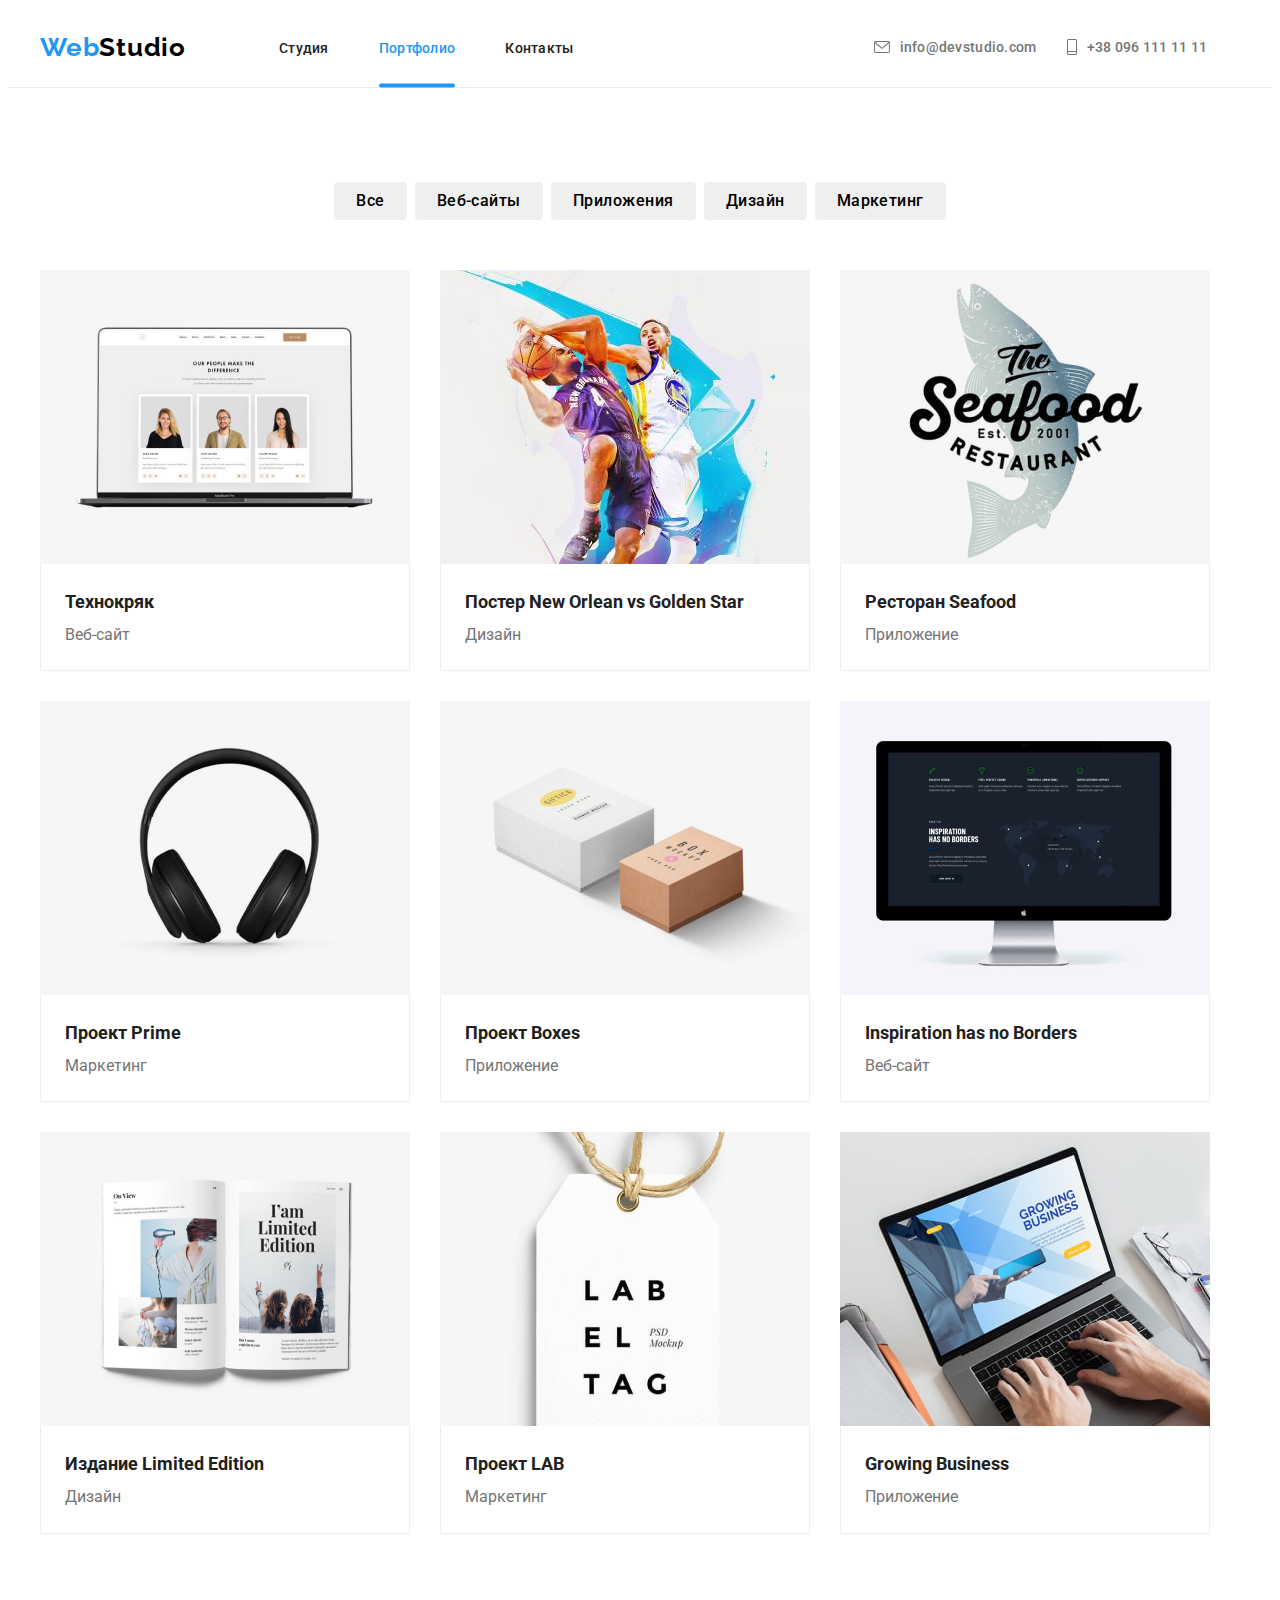
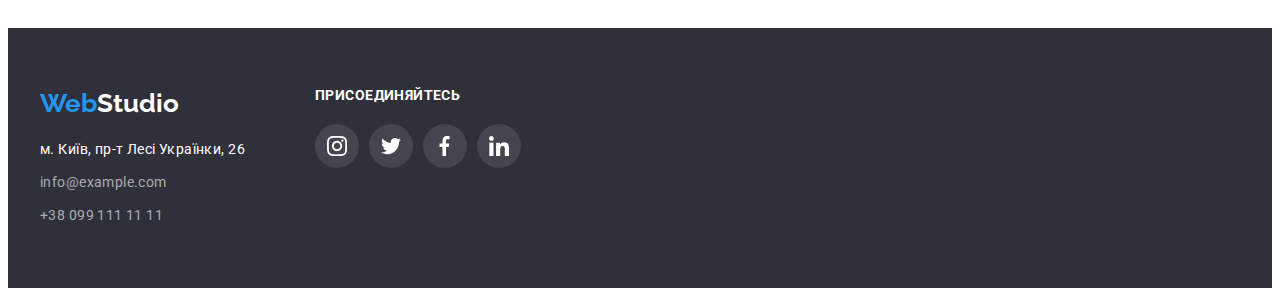
==== portfolio.html @ 76b51431 "home work 6" ====
<!DOCTYPE html>
<html lang="ru">
  <head>
    <meta charset="UTF-8" />
    <meta http-equiv="X-UA-Compatible" content="IE=edge" />
    <meta name="viewport" content="width=device-width, initial-scale=1.0" />
    <link
      href="https://fonts.googleapis.com/css2?family=Raleway:wght@700&family=Roboto:wght@400;500;700;900&display=swap"
      rel="stylesheet"
    />
    <link
      rel="stylesheet"
      href="https://cdnjs.cloudflare.com/ajax/libs/modern-normalize/1.1.0/modern-normalize.min.css"
      integrity="sha512-wpPYUAdjBVSE4KJnH1VR1HeZfpl1ub8YT/NKx4PuQ5NmX2tKuGu6U/JRp5y+Y8XG2tV+wKQpNHVUX03MfMFn9Q=="
      crossorigin="anonymous"
      referrerpolicy="no-referrer"
    />
    <link rel="stylesheet" href="./сss/styles.css" />
    <title>Portfolio</title>
  </head>
  <body>
    <!--header-->
    <header class="head">
      <div class="container header">
        <a href="./index.html" class="logo"><span>Web</span>Studio</a>
        <nav>
          <ul class="site-nav">
            <li class="item"><a class="link" href="./index.html">Студия</a></li>
            <li class="item"><a class="link current" href="./portfolio.html">Портфолио</a></li>
            <li class="item"><a class="link" href="">Контакты</a></li>
          </ul>
        </nav>
        <ul class="adress-header">
          <li class="item">
            <a class="adress-link" href="meilto:info@devstudio.com">
              <svg class="icon" width="16" height="12">
                <use href="./imges/symbol-defs.svg#icon-post"></use>
              </svg>
              info@devstudio.com</a
            >
          </li>

          <li class="item">
            <a class="adress-link" href="tel:+380961111111"
              ><svg class="icon" width="10" height="16">
                <use href="./imges/symbol-defs.svg#icon-phone"></use></svg
              >+38 096 111 11 11</a
            >
          </li>
        </ul>
      </div>
    </header>
    <!-- unique  -->
    <main>
      <section class="section-ng">
        <div class="container">
          <h1 class="visually-hidden">Портфолио</h1>
          <!-- navigation -->
          <ul class="but">
            <li class="item"><button class="list" type="button">Все</button></li>
            <li class="item"><button class="list" type="button">Веб-сайты</button></li>
            <li class="item"><button class="list" type="button">Приложения</button></li>
            <li class="item"><button class="list" type="button">Дизайн</button></li>
            <li class="item"><button class="list" type="button">Маркетинг</button></li>
          </ul>
          <!-- gallery -->
          <ul class="gallery">
            <li class="list">
              <a href="#" >
              <div class="link"><img src="./imges/imgp1.jpg" alt="проект-1" width="370" />
              <p class="link-text">Ресурс предлагает комплексные предложения с 
                разным уровнем функционала и сервисов. 
                Все это позволит посетителю получить 
                исчерпывающие сведения о компании или 
                частном лице.</p></div>
              <div class="border">
                <h2 class="title">Технокряк</h2>
                <p class="text">Веб-сайт</p>
              </div>
            </a>
            </li>
            <li class="list">
              <a href="#" ><div class="link"><img src="./imges/imgp2.jpg" alt="проект-2" width="370" /><p class="link-text">Ресурс предлагает комплексные предложения с 
                разным уровнем функционала и сервисов. 
                Все это позволит посетителю получить 
                исчерпывающие сведения о компании или 
                частном лице.</p></div>
              <div class="border">
                <h2 class="title">Постер New Orlean vs Golden Star</h2>
                <p class="text">Дизайн</p>
              </div>
              </a>
            </li>
            <li class="list">
              <a href="#" ><div class="link"><img src="./imges/imgp3.jpg" alt="проект-3" width="370" /><p class="link-text">Ресурс предлагает комплексные предложения с 
                разным уровнем функционала и сервисов. 
                Все это позволит посетителю получить 
                исчерпывающие сведения о компании или 
                частном лице.</p></div>
              <div class="border">
                <h2 class="title">Ресторан Seafood</h2>
                <p class="text">Приложение</p>
              </div>
              </a>
            </li>
            <li class="list">
             <a href="#" ><div class="link"><img src="./imges/imgp4.jpg" alt="проект-4" width="370" /><p class="link-text">Ресурс предлагает комплексные предложения с 
                разным уровнем функционала и сервисов. 
                Все это позволит посетителю получить 
                исчерпывающие сведения о компании или 
                частном лице.</p></div>
              <div class="border">
                <h2 class="title">Проект Prime</h2>
                <p class="text">Маркетинг</p>
              </div>
             </a>
            </li>
            <li class="list">
              <a href="#" ><div class="link"><img src="./imges/imgp5.jpg" alt="проект-5" width="370" /><p class="link-text">Ресурс предлагает комплексные предложения с 
                разным уровнем функционала и сервисов. 
                Все это позволит посетителю получить 
                исчерпывающие сведения о компании или 
                частном лице.</p></div>
              <div class="border">
                <h2 class="title">Проект Boxes</h2>
                <p class="text">Приложение</p>
              </div>
            </a>
            </li>
            <li class="list">
              <a href="#" ><div class="link"><img src="./imges/imgp6.jpg" alt="проект-6" width="370" /><p class="link-text">Ресурс предлагает комплексные предложения с 
                разным уровнем функционала и сервисов. 
                Все это позволит посетителю получить 
                исчерпывающие сведения о компании или 
                частном лице.</p></div>
              <div class="border">
                <h2 class="title">Inspiration has no Borders</h2>
                <p class="text">Веб-сайт</p>
              </div>
             </a>
            </li>
            <li class="list">
              <a href="#" >
                <div class="link"><img src="./imges/imgp7.jpg" alt="проект-7" width="370" /><p class="link-text">Ресурс предлагает комплексные предложения с 
                разным уровнем функционала и сервисов. 
                Все это позволит посетителю получить 
                исчерпывающие сведения о компании или 
                частном лице.</p></div>
              <div class="border">
                <h2 class="title">Издание Limited Edition</h2>
                <p class="text">Дизайн</p>
              </div>
            </a>
            </li>
            <li class="list">
              
              <a href="#" ><div class="link"><img src="./imges/imgp8.jpg" alt="проект-8" width="370" /><p class="link-text">Ресурс предлагает комплексные предложения с 
                разным уровнем функционала и сервисов. 
                Все это позволит посетителю получить 
                исчерпывающие сведения о компании или 
                частном лице.</p>
            </div>
              <div class="border">
                <h2 class="title">Проект LAB</h2>
                <p class="text">Маркетинг</p>
              </div>
            </a>
            </li>
            <li class="list">
              <a href="#" ><div class="link"><img src="./imges/imgp9.jpg" alt="проект-9" width="370" /><p class="link-text">Ресурс предлагает комплексные предложения с 
                разным уровнем функционала и сервисов. 
                Все это позволит посетителю получить 
                исчерпывающие сведения о компании или 
                частном лице.</p></div>
              <div class="border">
                <h2 class="title">Growing Business</h2>
                <p class="text">Приложение</p>
              </div>
            </a>
            </li>
          </ul>
        </div>
      </section>
    </main>
    <!--footer-->
    <footer class="footer" >
    
      <div class="container social-right">
       
       <div class="right">
        <a class="logo-footer" href="./index.html">Web<span class="logo-width">Studio</span></a>
          <address>
            <ul class="adress">
              <li class="item">
                <a
                  class="maps"
                  href="https://goo.gl/maps/7KF9bq7pgSn1SmcG7"
                  target="_blank"
                  rel="noopener noreferrer"
                  >м. Київ, пр-т Лесі Українки, 26</a
                >
              </li>
              <li class="item">
                <a class="mail" href="mailto:info@example.com">info@example.com</a>
              </li>
              <li class="item"><a class="tel" href="tel:+380991111111">+38 099 111 11 11</a></li>
            </ul>
          </address>
       </div>
       <div class="social">
          <h2 class="social-title">присоединяйтесь</h2>
          <ul class="social-item">
            <li class="social-list">
              <a class="social-link" href="#"
                ><svg class="social-icon" width="20" height="20"><use href="./imges/symbol-defs.svg#icon-instagram"></use>></use></svg
              ></a>
            </li>
            <li class="social-list">
              <a class="social-link" href="#"
                ><svg class="social-icon" width="20" height="20"><use href="./imges/symbol-defs.svg#icon-twitter-footer"></use>></use></svg
              ></a>
            </li>
            <li class="social-list">
              <a class="social-link" href="#"
                ><svg class="social-icon" width="20" height="20"><use href="./imges/symbol-defs.svg#icon-facebook-footer"></use>></use></svg
              ></a>
            </li>
            <li class="social-list">
              <a class="social-link" href="#"
                ><svg class="social-icon" width="20" height="20"><use href="./imges/symbol-defs.svg#icon-linkedin-footer"></use>></use></svg
              ></a>
            </li>
          </ul>
        </div>
      </div>
    
    </footer>
  </body>
</html>
---- сss/styles.css ----
:root {
  --primary-text-color: #757575;
  --title-text-color: #000000;
  --acsent-color: #2196f3;
  --link-color: #212121;
  --ptimari-bg-color: #ffffff;
  --border-color: #ececec;
  --timing-function: cubic-bezier(0.4, 0, 0.2, 1);
}

body {
  font-family: 'Roboto', sans-serif;
  background: var(--ptimari-bg-color);
}
img {
  margin: 0;
}
ul {
  margin: 0;
  padding: 0;
  list-style: none;
}
h1,
h2,
h3,
h4,
h5,
h6 {
  margin: 0;
  padding: 0;
}
p {
  margin: 0;
  padding: 0;
}
.backdrop {
  position: fixed;
  width: 100%;
  height: 100%;
  background-color: rgba(0, 0, 0, 0.2);
  opacity: 1;
  transition: opacity 250ms var(--timing-function);
}
.backdrop.is-hidden {
  opacity: 0;
  pointer-events: none;
  visibility: hidden;
}
.backdrop.is-hidden .modal {
  transform: translate(-50%, -50%) scale(0.9);
}
.modal {
  position: absolute;
  top: 50%;
  left: 50%;
  transform: translate(-50%, -50%) scale(1);
  transition: transform 250ms var(--timing-function);
  width: 528px;
  height: 581px;
  background-color: #ffffff;
  border-radius: 4px;
  box-shadow: 0px 1px 3px rgba(0, 0, 0, 0.12), 0px 1px 1px rgba(0, 0, 0, 0.14),
    0px 2px 1px rgba(0, 0, 0, 0.2);
}

.modal-b {
  margin-left: 490px;
  margin-top: 8px;
  width: 30px;
  height: 30px;
  border: #cfcfcf;
  border-radius: 50%;
  background: #ffffff;
  border: 1px solid rgba(0, 0, 0, 0.1);
  box-shadow: 0px 1px 3px rgba(0, 0, 0, 0.12), 0px 1px 1px rgba(0, 0, 0, 0.14),
    0px 2px 1px rgba(0, 0, 0, 0.2);
}

/* size all content */
.container {
  width: 1200px;
  margin: auto;
  padding: 0 15px 0 15px;
}

/* visibility */
.visually-hidden {
  position: absolute;
  width: 1px;
  height: 1px;
  margin: -1px;
  border: 0;
  padding: 0;

  white-space: nowrap;
  clip-path: inset(100%);
  clip: rect(0 0 0 0);
  overflow: hidden;
}

/* header */
.head {
  padding-top: 24px;
  padding-bottom: 24px;
  border-bottom: 1px solid var(--border-color);
}
.container.header {
  display: flex;
  align-items: center;
}
/* logo */
.logo {
  font-family: 'Raleway';
  font-weight: 700;
  margin-left: 0;
  margin-right: 93px;
  font-size: 26px;
  line-height: 1.19;
  letter-spacing: 0.03em;
  color: var(--title-text-color);
  text-decoration: none;
}
.logo > span {
  color: #2196f3;
}
/* site nav */
.site-nav {
  display: flex;
  padding-left: 0;
}
.site-nav .item {
  margin-right: 50px;
}
.site-nav .item:last-child {
  margin-right: 300px;
}
.site-nav .link {
  position: relative;
  font-weight: 500;
  font-size: 14px;
  letter-spacing: 0.02em;
  text-decoration: none;
  color: var(--link-color);
  transition: 250ms var(--timing-function);
}
.site-nav .link:hover {
  color: var(--acsent-color);
}

.site-nav .link:focus {
  color: var(--acsent-color);
}
.link.current {
  position: relative;
  color: #2196f3;
  font-weight: 500;
  font-size: 14px;
  letter-spacing: 0.02em;
  text-decoration: none;
  border: #000000;
}
.link.current:after {
  content: '';
  position: absolute;
  bottom: 0;
  display: block;
  width: 100%;
  height: 4px;
  border-radius: 2px;
  background-color: #2196f3;
  transform: translateY(31.5px);
  /* opacity:0; */
  /* transition: opacity 250ms cubic-bezier(0.4, 0, 0.2, 1); */
}
/* .site-nav .link:hover::after {
  opacity: 1;
} */

/* adress-head */
.adress-header {
  display: flex;
  vertical-align: middle;
  padding: 0;
}
.adress-link {
  display: flex;
  align-items: center;
}
.adress-header .icon {
  margin-right: 10px;
  fill: #757575;
  transition: 250ms var(--timing-function);
}
.adress-link:hover .icon {
  fill: #2196f3;
}
.adress-link:focus .icon {
  fill: #2196f3;
}
.adress-header .item {
  margin-right: 30px;
}
.adress-header .item:last-child {
  margin-right: 0;
}
.adress-header .adress-link {
  font-weight: 500;
  font-size: 14px;
  letter-spacing: 0.02em;
  text-decoration: none;
  color: #757575;
  transition: 250ms var(--timing-function);
}
.adress-header .adress-link:hover,
.adress-header .adress-link:focus {
  color: var(--acsent-color);
}

/* hero */
.hero {
  display: block;
  max-width: 1600px;
  margin: 0 auto;
  padding-top: 200px;
  padding-bottom: 200px;
  text-align: center;
  align-items: center;
  background-image: linear-gradient(to right, rgba(47, 48, 58, 0.4), rgba(47, 48, 58, 0.4)),
    url('../imges/hero.jpg');
  background-color: #2f303a;
  background-repeat: no-repeat;
  background-position: center;
}
.hero-title {
  padding-bottom: 30px;
  font-weight: 900;
  font-size: 44px;
  line-height: 1.36;

  letter-spacing: 0.06em;
  text-transform: uppercase;
  color: var(--ptimari-bg-color);
}

.hero .button {
  padding: 10px 32px 10px 32px;
  font-family: inherit;
  font-weight: 700;
  font-size: 16px;
  line-height: 1.87;
  cursor: pointer;
  letter-spacing: 0.06em;
  background-color: #2196f3;
  box-shadow: 0px 4px 4px rgba(0, 0, 0, 0.15);
  border: transparent;
  border-radius: 4px;
  color: var(--ptimari-bg-color);
}
/* peculiarities */
.skill-description {
  padding-top: 94px;
  padding-bottom: 94px;
}
.peculiarities {
  padding: 0;
  display: flex;
}
.icon-block {
  margin-bottom: 30px;
  background-color: #f5f4fa;
  height: 120px;
  width: 270px;
  margin-right: 30px;
}

.peculiarities .item:last-child {
  padding-right: 0;
}
.peculiarities-list {
  width: 270px;
  padding-bottom: 10px;
  font-weight: 700;
  font-size: 14px;
  line-height: 1.14;
  letter-spacing: 0.03em;
  text-transform: uppercase;
  color: var(--link-color);
}
.peculiarities-text {
  width: 270px;
  font-weight: 400;
  font-size: 14px;
  line-height: 1.71;
  letter-spacing: 0.03em;
  color: #757575;
}
.peculiarities-icon {
  display: block;
  width: 270px;
  height: 120px;
  background-color: #f5f4fa;
  padding: 25px 100px;
}
/* work tips */
.work-tips {
  padding-bottom: 94px;
}
.work {
  padding: 0;
  display: flex;
}
.work .img {
  padding-right: 30px;
}
.work .img:last-child {
  padding-right: 0;
}
.work-list {
  margin-bottom: 50px;
  font-weight: 700;
  font-size: 36px;
  line-height: 1.17;
  text-align: center;
  letter-spacing: 0.03em;
  color: var(--link-color);
}
.work .img {
  position: relative;
}
.work .img-text {
  position: absolute;
  bottom: 0;
  right: 0;
  left: 0;
  width: 370px;
  height: 70px;
  padding-top: 27px;
  font-family: 'Roboto';
  font-style: normal;
  font-weight: 700;
  font-size: 14px;
  line-height: 16px;
  text-align: center;

  letter-spacing: 0.03em;
  text-transform: uppercase;
  color: #ffffff;
  background: rgba(47, 48, 58, 0.8);
}

/*team*/
.teams {
  padding-top: 94px;
  padding-bottom: 94px;
  background-color: #f5f4fa;
}
.team {
  padding: 0;
  display: flex;
}
.teams-ul {
  gap: 10px;
}
.team .item {
  margin-right: 30px;
  text-align: center;
  border-bottom-left-radius: 4px;
  border-bottom-right-radius: 4px;
  background-color: var(--ptimari-bg-color);
  box-shadow: 0px 1px 3px rgba(0, 0, 0, 0.12), 0px 1px 1px rgba(0, 0, 0, 0.14),
    0px 2px 1px rgba(0, 0, 0, 0.2);
}
.team .item:last-child {
  margin-right: 0;
}
.team-list {
  text-align: center;
  margin-bottom: 50px;
  font-style: normal;
  font-weight: 700;
  font-size: 36px;
  line-height: 1.17;
  letter-spacing: 0.03em;
  color: var(--link-color);
}
.name-p {
  padding-top: 30px;
  padding-bottom: 30px;
}
.team-name {
  font-weight: 500;
  font-size: 16px;
  line-height: 1.19;
  letter-spacing: 0.03em;
  color: var(--link-color);
}
.proffession {
  margin-bottom: 16px;
  padding-top: 10px;
  font-weight: 400;
  font-size: 16px;
  line-height: 1.19;
  letter-spacing: 0.03em;
  color: var(--primary-text-color);
}

.teams-ul {
  display: flex;
  justify-content: center;
}
.team .item {
  width: 270px;
}
.teams-item .teams-link {
  display: flex;
  width: 44px;
  height: 44px;
  align-items: center;
  justify-content: center;
  border-radius: 50%;
  transition: 250ms var(--timing-function);
}
.teams-icon {
  fill: #afb1b8;
  transition: 250ms var(--timing-function);
}
.teams-link:hover .teams-icon {
  fill: var(--ptimari-bg-color);
}
.teams-link:hover {
  background-color: var(--acsent-color);
}
.teams-link:focus .teams-icon {
  fill: var(--ptimari-bg-color);
}
.teams-link:focus {
  background-color: var(--acsent-color);
}
/*------------------- regular customers---------------*/
.customers {
  display: block;
  padding-top: 94px;
  padding-bottom: 94px;
}
.customers-title {
  font-family: 'Roboto';
  font-style: normal;
  font-weight: 700;
  margin-bottom: 50px;
  font-size: 36px;
  line-height: 1.16;
  text-align: center;
  letter-spacing: 0.03em;
  color: #212121;
}
.customers-item {
  display: flex;
  justify-content: center;
}
.customers-list {
  margin-right: 30px;
}
.customers-link {
  display: flex;
  width: 170px;
  height: 92px;
  align-items: center;
  justify-content: center;
  border: 1px solid #afb1b8;
  border-radius: 4px;
  outline: none;
  transition: 250ms var(--timing-function);
}
.customers-icon {
  fill: #afb1b8;
  transition: 250ms var(--timing-function);
}
.customers-link:hover .customers-icon {
  fill: #2196f3;
}
.customers-link:focus .customers-icon {
  fill: #2196f3;
}
.customers-link:focus {
  border-color: #2196f3;
}

.customers-link:hover {
  border-color: #2196f3;
}

/* ------------------footer--------------------*/
.footer {
  padding-top: 60px;
  padding-bottom: 60px;
  background-color: #2f303a;
}

.adress {
  padding: 0;
}
.adress .item {
  margin-bottom: 9px;
}
.adress .item:last-child {
  margin-bottom: 0;
}

.logo-footer {
  display: block;
  margin-bottom: 20px;
  font-family: 'Raleway';
  font-weight: 700;
  font-size: 26px;
  color: var(--acsent-color);
  text-decoration: none;
}
.logo-footer span {
  color: var(--ptimari-bg-color);
}
.maps {
  font-style: normal;
  font-weight: 400;
  font-size: 14px;
  line-height: 1.71;
  letter-spacing: 0.03em;
  text-decoration: none;
  color: var(--ptimari-bg-color);
  transition: 250ms var(--timing-function);
}

.adress .mail {
  font-style: normal;
  font-weight: 400;
  font-size: 14px;
  line-height: 1.71;
  letter-spacing: 0.03em;
  text-decoration: none;
  color: rgba(255, 255, 255, 0.6);
  transition: 250ms var(--timing-function);
}
.adress .tel {
  font-style: normal;
  font-weight: 400;
  font-size: 14px;
  line-height: 1.71;
  letter-spacing: 0.03em;
  text-decoration: none;
  color: rgba(255, 255, 255, 0.6);
  transition: 250ms var(--timing-function);
}
.adress .maps:hover,
.adress .maps:focus {
  color: #2196f3;
}
.adress .mail:hover,
.adress .mail:focus {
  color: #2196f3;
}
.adress .tel:hover,
.adress .tel:focus {
  color: #2196f3;
}

.social-title {
  font-family: 'Roboto';
  font-style: normal;
  padding-bottom: 20px;
  font-weight: 700;
  font-size: 14px;
  line-height: 1.14;
  letter-spacing: 0.03em;
  text-transform: uppercase;
  color: #ffffff;
}
.social-right {
  display: flex;
}
.social-item {
  display: flex;
  justify-content: space-between;
}
.social {
  margin-left: 70px;
  width: 206px;
  height: 80px;
}
.social-list {
  display: flex;
}
.social-link {
  display: flex;
  justify-content: center;
  align-items: center;
  width: 44px;
  height: 44px;
  border-radius: 50%;
  background-color: rgba(255, 255, 255, 0.1);
  transition: 250ms var(--timing-function);
}

.social-icon {
  fill: #ffffff;
  transition: 250ms var(--timing-function);
}
.social-icon:hover,
.social-icon:focus {
  fill: #ffffff;
}
.social-link:hover,
.social-link:focus {
  background-color: #2196f3;
}

/*button*/
.section-ng {
  padding-top: 94px;
  padding-bottom: 94px;
  cursor: pointer;
}
.but {
  margin-bottom: 50px;
  display: flex;
  justify-content: center;
}
.but .item {
  margin-right: 8px;
}
.but .item:last-child {
  margin-right: 0;
}
.but .list {
  padding: 6px 22px 6px 22px;
  font-family: inherit;
  font-weight: 500;
  font-size: 16px;
  line-height: 1.6;
  letter-spacing: 0.03em;
  border: transparent;
  border-radius: 4px;
  transition: 250ms var(--timing-function);
}
.but .list:hover {
  background-color: #2196f3;
  cursor: pointer;
  box-shadow: 0px 3px 1px rgba(0, 0, 0, 0.1), 0px 1px 2px rgba(0, 0, 0, 0.08),
    0px 2px 2px rgba(0, 0, 0, 0.12);
}

.but .list:hover {
  color: #ffffff;
}
.but .list:focus {
  background-color: #2196f3;
}
.but .list:focus {
  color: #ffffff;
}
/* gallery */
img {
  display: block;
}
.gallery {
  display: flex;
  flex-wrap: wrap;
  padding: 0;
}
.gallery a {
  text-decoration: none;
}
.gallery .list {
  margin-right: 30px;
  margin-bottom: 30px;
}
.gallery .link {
  overflow: hidden;
  position: relative;
}

.link-text {
  position: absolute;
  top: 0;
  left: 0;
  font-family: 'Roboto';
  font-style: normal;
  font-weight: 400;
  font-size: 18px;
  line-height: 1.56;
  letter-spacing: 0.03em;
  color: #ffffff;
  min-height: 294px;
  padding: 63px 24px;
  background-color: rgba(33, 150, 243, 0.9);
  transform: translateY(100%);
  transition: 250ms var(--timing-function);
}
.list:hover .link-text {
  transform: translateY(0%);
}

.gallery .list:hover {
  box-shadow: 0px 4px 4px rgba(0, 0, 0, 0.25);
}
.gallery .border {
  margin: 0;
  padding: 20px 24px;
  border-left: 1px solid #eeeeee;
  border-right: 1px solid #eeeeee;
  border-bottom: 1px solid #eeeeee;
}
.gallery .list:nth-child(3n) {
  margin-right: 0;
}
.gallery .list:nth-child(n + 7) {
  margin-bottom: 0;
  padding-bottom: 0;
}
.gallery .title {
  font-family: 'Roboto';
  font-style: 700;
  font-size: 18px;
  line-height: 2;
  color: #212121;
}
.gallery .text {
  font-family: 'Roboto';
  font-weight: 400;
  font-size: 16px;
  line-height: 1.9;
  color: #757575;
}
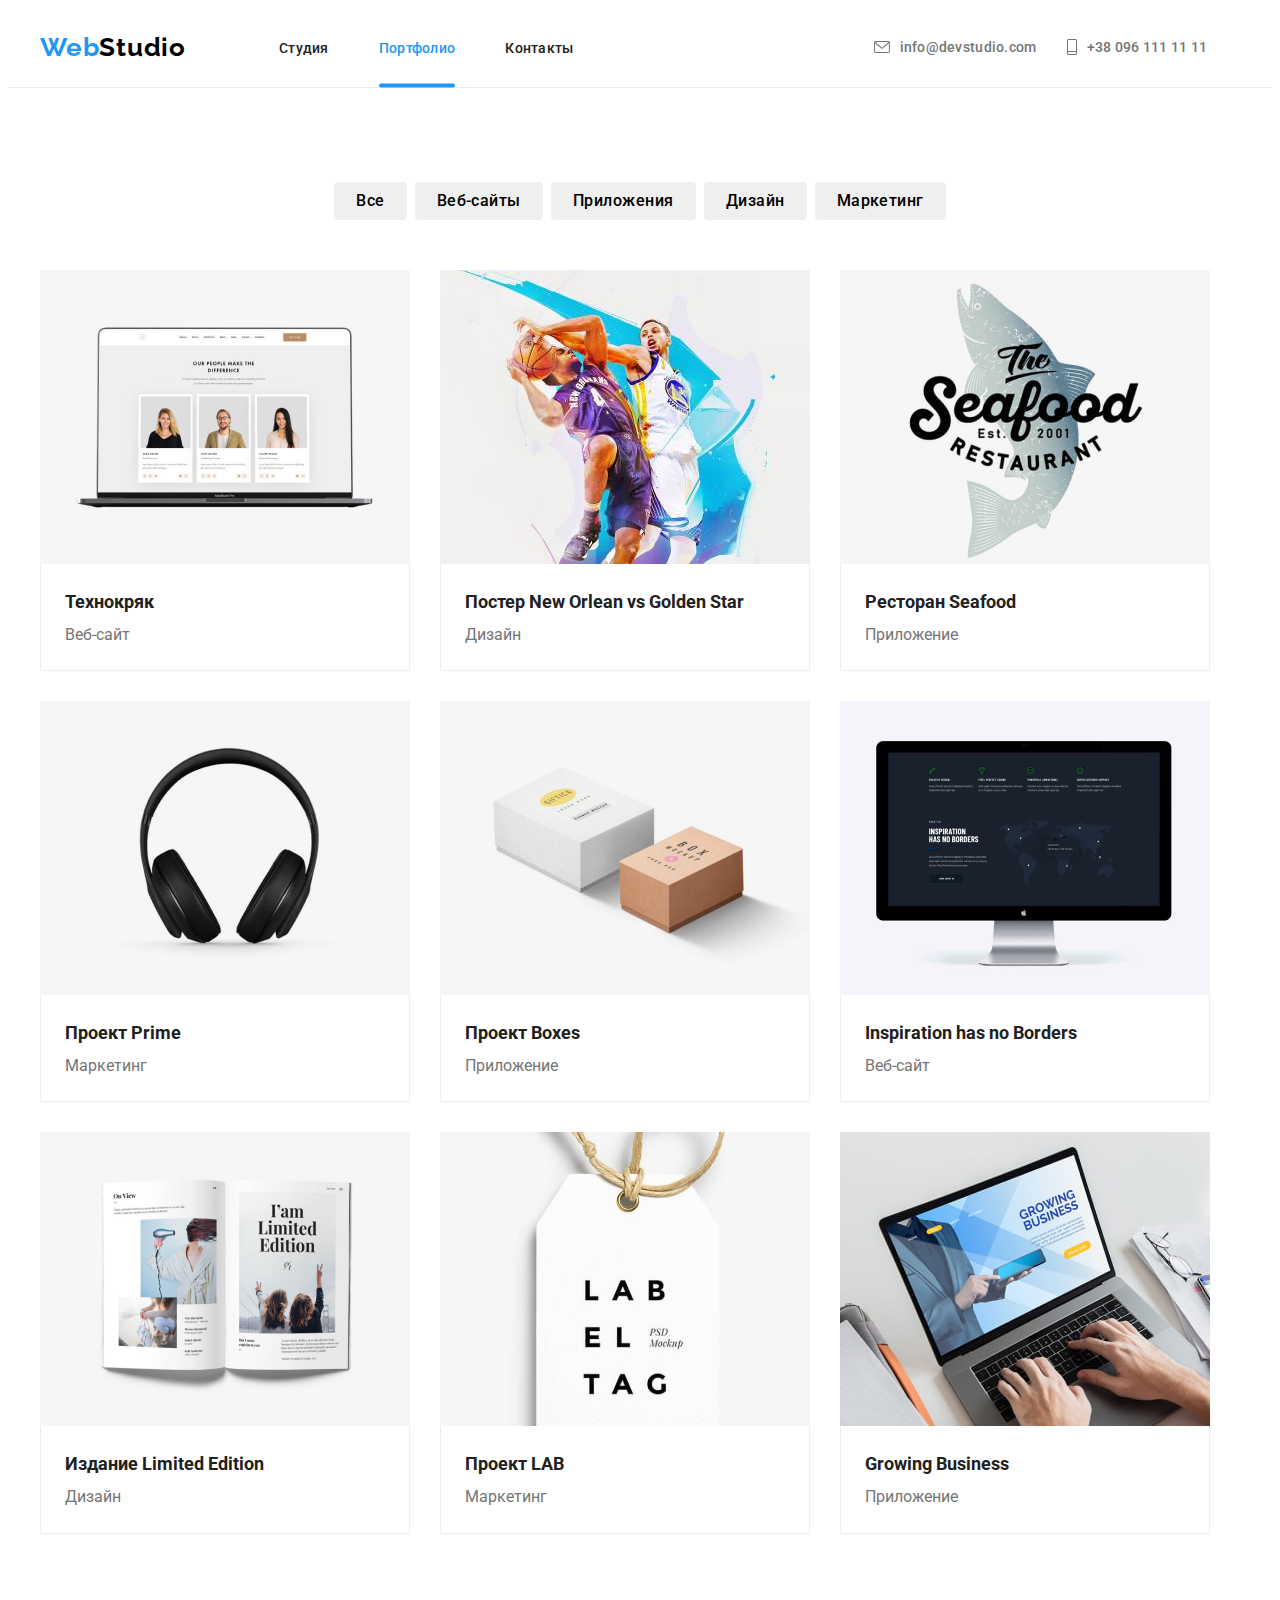
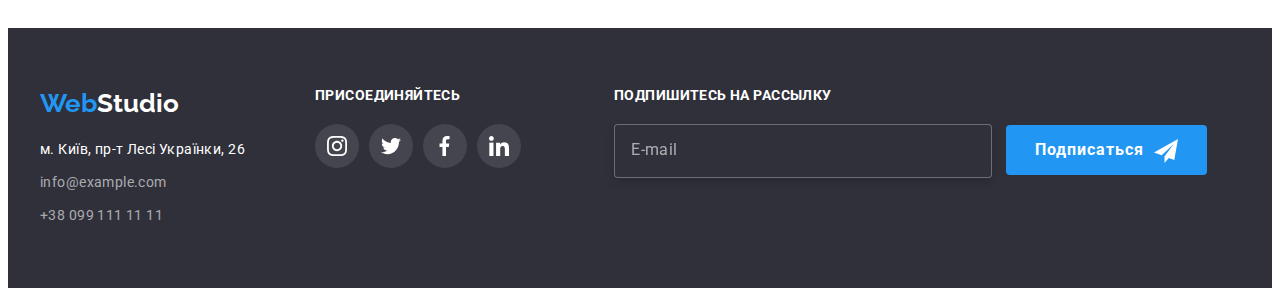
==== commit 36eb51ed: "correct" ====
--- a/portfolio.html
+++ b/portfolio.html
@@ -232,6 +232,16 @@
             </li>
           </ul>
         </div>
+         <div class="form-mail">
+          <h2 class="form-mail-list">Подпишитесь на рассылку</h2>
+        <form action="email">
+ 
+ <input class="form-mail-input" type="email" name="mail"  placeholder="E-mail"/>
+ <button class="form-mail-b"  type="submit">Подписаться<svg class="form-email-icon" width="24" height="24"><use href="./imges/symbol-defs.svg#icon-send"></use></svg>
+ </button>   
+        </form>
+
+        </div>
       </div>
     
     </footer>
--- a/сss/styles.css
+++ b/сss/styles.css
@@ -39,7 +39,8 @@
   height: 100%;
   background-color: rgba(0, 0, 0, 0.2);
   opacity: 1;
-  transition: opacity 250ms var(--timing-function);
+  z-index: 1;
+  transition: opacity 250ms var(--timing-function), visibility 250ms var(--timing-function);
 }
 .backdrop.is-hidden {
   opacity: 0;
@@ -64,17 +65,210 @@
 }
 
 .modal-b {
-  margin-left: 490px;
-  margin-top: 8px;
+  position: absolute;
+  right: 10px;
+  top: 10px;
   width: 30px;
   height: 30px;
   border: #cfcfcf;
   border-radius: 50%;
   background: #ffffff;
   border: 1px solid rgba(0, 0, 0, 0.1);
+  transition: 250ms var(--timing-function);
+}
+.modal-b:hover {
+  fill: #2196f3;
   box-shadow: 0px 1px 3px rgba(0, 0, 0, 0.12), 0px 1px 1px rgba(0, 0, 0, 0.14),
     0px 2px 1px rgba(0, 0, 0, 0.2);
 }
+.form-icon-person {
+  position: absolute;
+  width: 18px;
+  height: 18px;
+  left: 12px;
+  top: 50%;
+  margin: 0;
+  padding: 0;
+  fill: #212121;
+}
+.form-icon-phone {
+  position: absolute;
+  width: 18px;
+  height: 18px;
+  left: 12px;
+  top: 50%;
+  margin: 0;
+  padding: 0;
+  fill: #212121;
+}
+.form-icon-post {
+  position: absolute;
+  width: 18px;
+  height: 18px;
+  left: 12px;
+  top: 50%;
+  margin: 0;
+  padding: 0;
+}
+
+.form-title {
+  font-family: 'Roboto';
+  font-style: normal;
+  font-weight: 700;
+  font-size: 20px;
+  line-height: 1.15;
+  text-align: center;
+  margin-top: 2px;
+  margin-top: 40px;
+  margin-bottom: 12px;
+  letter-spacing: 0.03em;
+  color: #212121;
+}
+.form-contact {
+  width: 448px;
+  height: 342px;
+  margin: auto;
+  transition: 250ms var(--timing-function);
+}
+.form-block {
+  position: relative;
+  display: flex;
+  flex-direction: column;
+  margin-bottom: 10px;
+  transition: 250ms var(--timing-function);
+}
+.form-input {
+  border: 1px solid rgba(33, 33, 33, 0.2);
+  border-radius: 4px;
+  padding: 11px 42px;
+  outline: #2196f3;
+  transition: 250ms var(--timing-function);
+}
+/* .form-input:hover {
+  cursor: pointer;
+} */
+.form-input:focus {
+  border-color: #2196f3;
+}
+
+.form-input:focus ~ .form-icon-person {
+  fill: #2196f3;
+}
+.form-input:focus ~ .form-icon-phone {
+  fill: #2196f3;
+}
+.form-input:focus ~ .form-icon-post {
+  fill: #2196f3;
+}
+.checkbox {
+  appearance: none;
+}
+.checkbox-icon {
+  display: inline-block;
+  width: 16px;
+  height: 15px;
+  border: 1px solid #212121;
+  border-radius: 2px;
+}
+.checkbox:checked + .checkbox-icon {
+  border-color: transparent;
+  background-color: #2196f3;
+  background-image: url(../imges/icon-chekbox.svg);
+  background-size: cover;
+  background-origin: border-box;
+  background-repeat: no-repeat;
+}
+.form-label {
+  font-family: 'Roboto';
+  font-style: normal;
+  font-weight: 400;
+  font-size: 12px;
+  line-height: 14px;
+  letter-spacing: 0.01em;
+  margin-bottom: 4px;
+  color: #757575;
+}
+.form-textarea {
+  padding: 12px 16px;
+  width: 448px;
+  height: 120px;
+  margin-bottom: 20px;
+  border: 1px solid rgba(33, 33, 33, 0.2);
+  border-radius: 4px;
+  resize: none;
+  outline: #2196f3;
+  transition: 250ms var(--timing-function);
+}
+.form-textarea:focus {
+  border-color: #2196f3;
+}
+.form-textarea::placeholder {
+  font-family: 'Roboto';
+  font-style: normal;
+  font-weight: 400;
+  font-size: 14px;
+  line-height: 16px;
+  letter-spacing: 0.01em;
+  color: rgba(117, 117, 117, 0.5);
+}
+.form-terms {
+  display: flex;
+  vertical-align: middle;
+  align-items: center;
+  gap: 7px;
+  margin-bottom: 30px;
+}
+.form-terms-text {
+  display: inline-flex;
+  align-items: center;
+  gap: 8px;
+  font-family: 'Roboto';
+  font-style: normal;
+  font-weight: 400;
+  font-size: 14px;
+  line-height: 1.71;
+  letter-spacing: 0.03em;
+  color: #757575;
+}
+.form-link {
+  font-family: 'Roboto';
+  font-style: normal;
+  font-weight: 400;
+  font-size: 14px;
+  line-height: 1.71px;
+  letter-spacing: 0.03em;
+  color: #2196f3;
+}
+
+.form-button {
+  display: block;
+  margin-left: auto;
+  margin-right: auto;
+  padding: 10px 55px;
+  font-family: inherit;
+  font-weight: 700;
+  font-size: 16px;
+  line-height: 1.88;
+  cursor: pointer;
+  letter-spacing: 0.06em;
+  background-color: #2196f3;
+  border: transparent;
+  border-radius: 4px;
+  color: var(--ptimari-bg-color);
+  transition: 250ms var(--timing-function);
+}
+.form-button:hover {
+  box-shadow: 0px 4px 4px rgba(0, 0, 0, 0.15);
+}
+/* .form-terms .form-label {
+  display: flex;
+}
+.form-terms .form-input {
+
+} */
+/* .form-input::placeholder {
+  color: #2196f3;
+} */
 
 /* size all content */
 .container {
@@ -247,7 +441,7 @@
   font-family: inherit;
   font-weight: 700;
   font-size: 16px;
-  line-height: 1.87;
+  line-height: 1.88;
   cursor: pointer;
   letter-spacing: 0.06em;
   background-color: #2196f3;
@@ -612,6 +806,70 @@
   background-color: #2196f3;
 }
 
+.form-mail {
+  margin-left: 93px;
+}
+.form-mail-list {
+  margin-bottom: 20px;
+  font-family: 'Roboto';
+  font-style: normal;
+  font-weight: 700;
+  font-size: 14px;
+  line-height: 1.14;
+  letter-spacing: 0.03em;
+  text-transform: uppercase;
+  color: #ffffff;
+}
+.form-mail-input {
+  padding-left: 16px;
+  height: 50px;
+  width: 358px;
+  color: #ffffff;
+  outline: #757575;
+  background: #2f303a;
+  border: 1px solid rgba(255, 255, 255, 0.3);
+  filter: drop-shadow(0px 4px 4px rgba(0, 0, 0, 0.15));
+  border-radius: 4px;
+}
+.form-mail-b {
+  align-items: center;
+  text-align: center;
+  padding: 10px 29px;
+  margin-left: 10px;
+  font-family: inherit;
+  font-weight: 700;
+  font-size: 16px;
+  line-height: 1.88;
+  color: var(--ptimari-bg-color);
+  letter-spacing: 0.06em;
+  background-color: #2196f3;
+  border: transparent;
+  border-radius: 4px;
+  cursor: pointer;
+  transition: 250ms var(--acsent-color);
+}
+.form-mail-b:hover {
+  box-shadow: 0px 4px 4px rgba(0, 0, 0, 0.15);
+}
+.form-email-icon {
+  vertical-align: middle;
+  margin-left: 10px;
+}
+
+.form-mail-b:hover {
+  box-shadow: 0px 4px 4px rgba(0, 0, 0, 0.15);
+}
+
+.form-mail-input::placeholder {
+  font-family: 'Roboto';
+  font-style: normal;
+  font-weight: 400;
+  font-size: 16px;
+  line-height: 1.25;
+  letter-spacing: 0.03em;
+  color: rgba(255, 255, 255, 0.6);
+}
+
 /*button*/
 .section-ng {
   padding-top: 94px;
